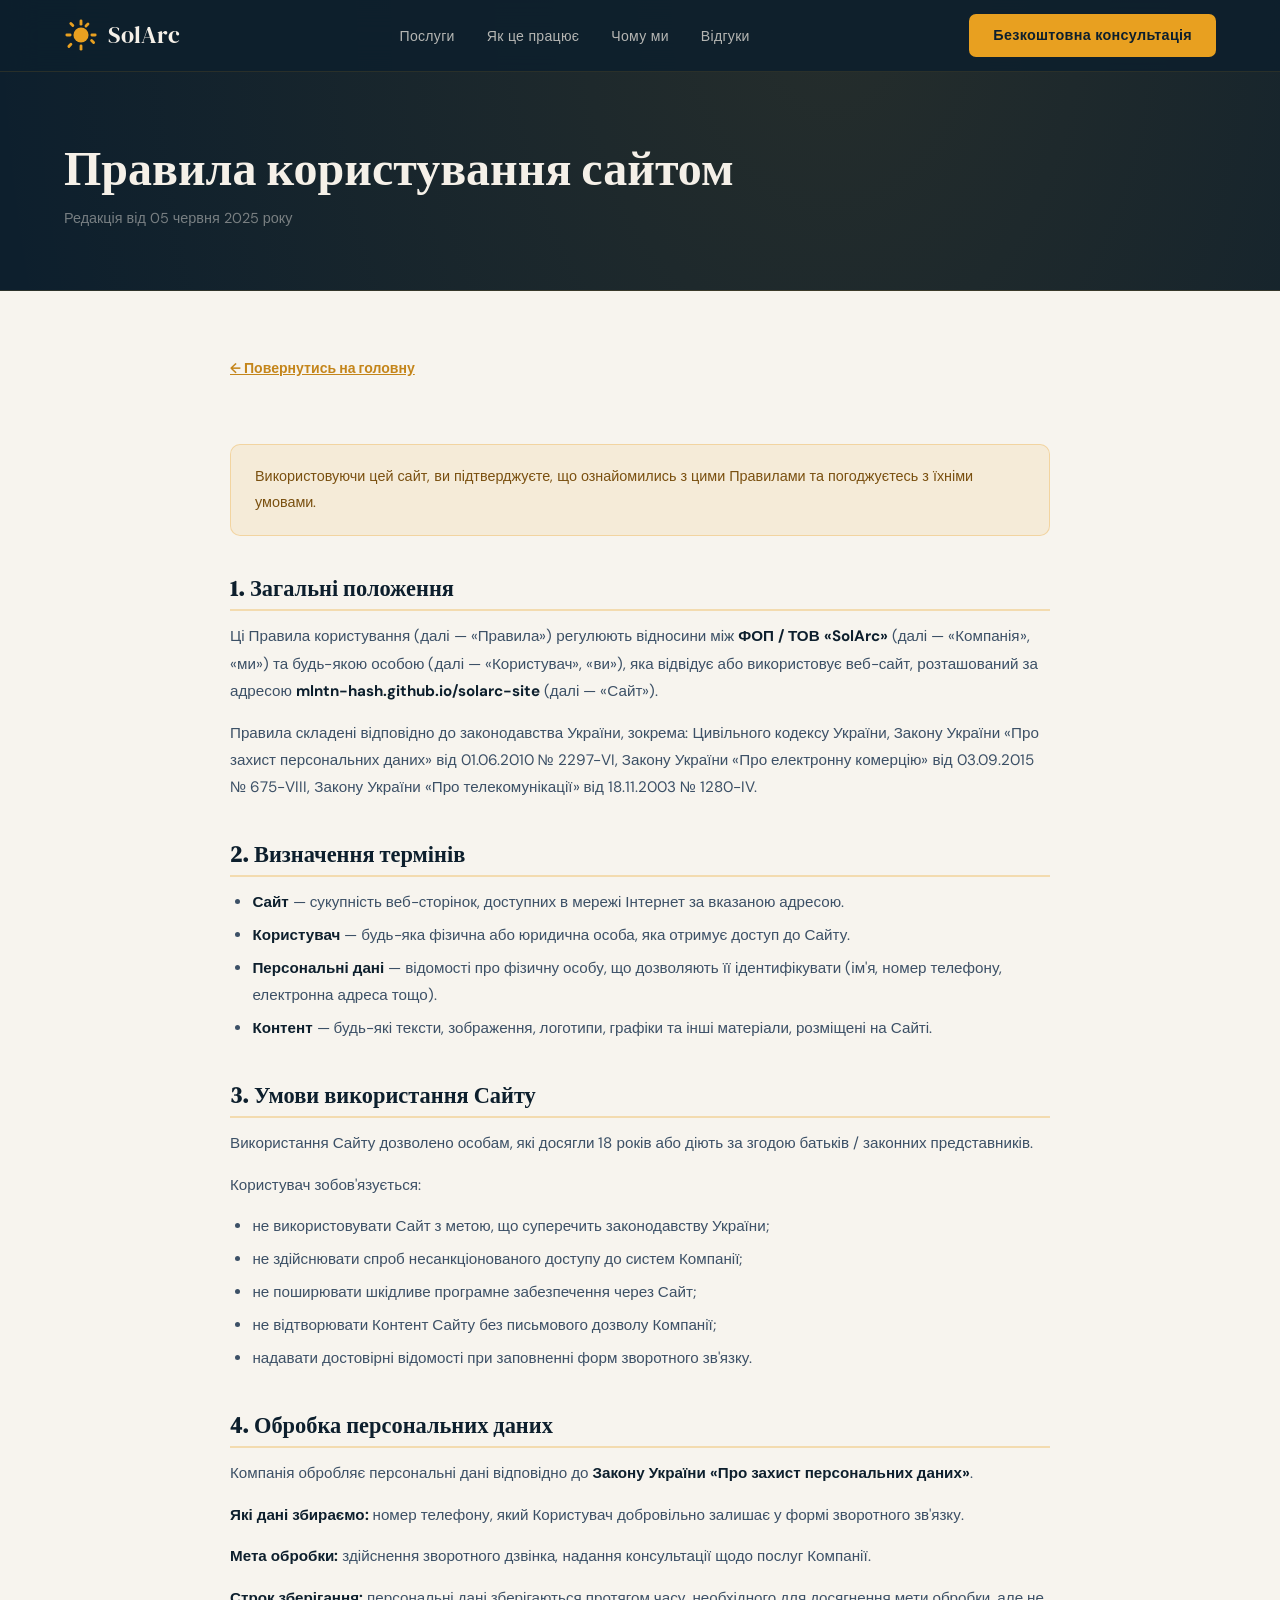
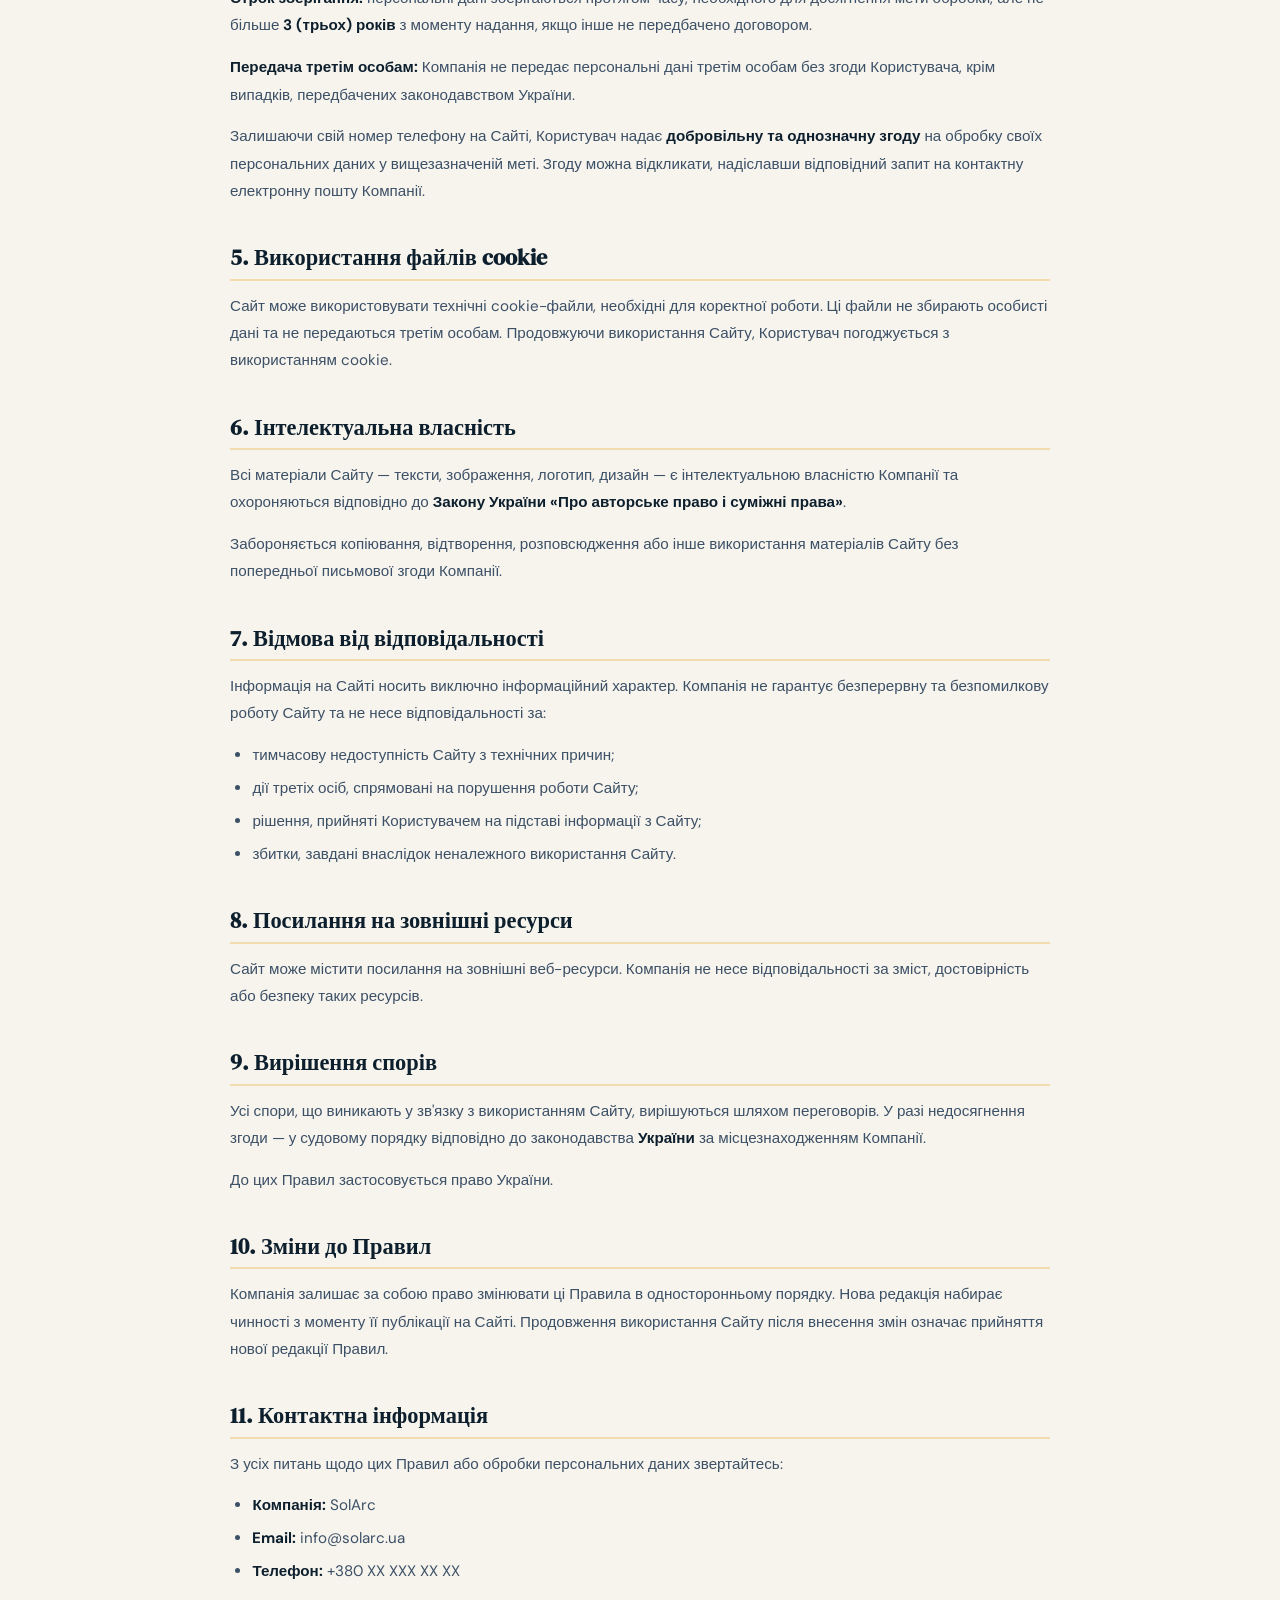
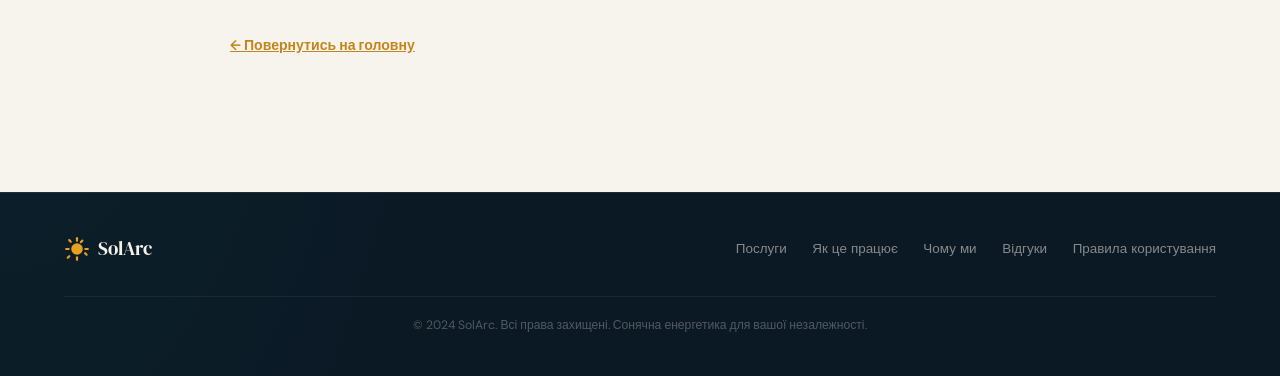
==== terms.html @ 4a982862 "Add Ukrainian Terms of Use page, link in footer" ====
<!DOCTYPE html>
<html lang="uk">
<head>
    <meta charset="UTF-8">
    <meta name="viewport" content="width=device-width, initial-scale=1.0">
    <title>Правила користування — SolArc</title>
    <meta name="description" content="Правила користування сайтом SolArc. Умови використання, обробка персональних даних, відповідальність сторін.">
    <link rel="icon" href="favicon.svg" type="image/svg+xml">
    <link rel="preconnect" href="https://fonts.googleapis.com">
    <link rel="preconnect" href="https://fonts.gstatic.com" crossorigin>
    <link href="https://fonts.googleapis.com/css2?family=DM+Serif+Display:ital@0;1&family=DM+Sans:wght@300;400;500;600;700&display=swap" rel="stylesheet">
    <link rel="stylesheet" href="style.css">
    <style>
        .terms-hero {
            padding: 140px 5% 60px;
            border-bottom: 1px solid rgba(232,160,32,0.14);
        }
        .terms-hero h1 {
            font-size: clamp(2rem, 4vw, 3rem);
            color: #F5F0E8;
            margin-bottom: 0.6rem;
        }
        .terms-hero p {
            font-size: 0.9rem;
            color: rgba(245,240,232,0.45);
        }
        .terms-body {
            padding: 64px 5% 96px;
            background: #F7F4EE;
        }
        .terms-inner {
            max-width: 820px;
            margin: 0 auto;
        }
        .terms-inner h2 {
            font-family: 'DM Serif Display', serif;
            font-size: 1.4rem;
            color: #0D1F2D;
            margin: 2.5rem 0 0.75rem;
            padding-bottom: 0.4rem;
            border-bottom: 2px solid rgba(232,160,32,0.3);
        }
        .terms-inner h2:first-child { margin-top: 0; }
        .terms-inner p {
            font-size: 0.95rem;
            color: #3C5066;
            line-height: 1.8;
            margin-bottom: 0.9rem;
        }
        .terms-inner ul {
            margin: 0.5rem 0 1rem 1.4rem;
        }
        .terms-inner ul li {
            font-size: 0.95rem;
            color: #3C5066;
            line-height: 1.8;
            margin-bottom: 0.35rem;
        }
        .terms-inner strong { color: #0D1F2D; }
        .terms-inner a { color: #C4851A; text-decoration: underline; }
        .terms-back {
            display: inline-flex; align-items: center; gap: 0.5rem;
            font-size: 0.88rem; font-weight: 600; color: #E8A020;
            margin-bottom: 2.5rem;
            transition: gap 0.2s;
        }
        .terms-back:hover { gap: 0.8rem; }
        .notice-box {
            background: rgba(232,160,32,0.1);
            border: 1px solid rgba(232,160,32,0.3);
            border-radius: 10px;
            padding: 1.2rem 1.5rem;
            margin: 1.5rem 0;
        }
        .notice-box p { margin: 0; color: #7a5010; font-size: 0.9rem; }
    </style>
</head>
<body>

<!-- NAV -->
<nav class="nav" id="main-nav">
    <a href="index.html" class="nav-logo">
        <svg class="sun-icon" viewBox="0 0 36 36" fill="none">
            <circle cx="18" cy="18" r="8" fill="#E8A020"/>
            <g class="sun-rays">
                <rect x="16.5" y="1.5" width="3" height="6.5" rx="1.5" fill="#E8A020"/>
                <rect x="16.5" y="28" width="3" height="6.5" rx="1.5" fill="#E8A020"/>
                <rect x="1.5" y="16.5" width="6.5" height="3" rx="1.5" fill="#E8A020"/>
                <rect x="28" y="16.5" width="6.5" height="3" rx="1.5" fill="#E8A020"/>
                <rect x="5.1" y="5.7" width="3" height="6" rx="1.5" fill="#E8A020" transform="rotate(-45 5.1 5.7)"/>
                <rect x="27.1" y="23.8" width="3" height="6" rx="1.5" fill="#E8A020" transform="rotate(-45 27.1 23.8)"/>
                <rect x="25.4" y="4.3" width="3" height="6" rx="1.5" fill="#E8A020" transform="rotate(45 25.4 4.3)"/>
                <rect x="7.3" y="25.8" width="3" height="6" rx="1.5" fill="#E8A020" transform="rotate(45 7.3 25.8)"/>
            </g>
        </svg>
        SolArc
    </a>
    <ul class="nav-links">
        <li><a href="index.html#services">Послуги</a></li>
        <li><a href="index.html#how">Як це працює</a></li>
        <li><a href="index.html#why">Чому ми</a></li>
        <li><a href="index.html#testimonials">Відгуки</a></li>
    </ul>
    <a href="index.html#cta" class="btn btn-amber nav-cta">Безкоштовна консультація</a>
</nav>

<!-- HERO -->
<div class="terms-hero">
    <h1>Правила користування сайтом</h1>
    <p>Редакція від 05 червня 2025 року</p>
</div>

<!-- BODY -->
<div class="terms-body">
    <div class="terms-inner">

        <a href="index.html" class="terms-back">← Повернутись на головну</a>

        <div class="notice-box">
            <p>Використовуючи цей сайт, ви підтверджуєте, що ознайомились з цими Правилами та погоджуєтесь з їхніми умовами.</p>
        </div>

        <h2>1. Загальні положення</h2>
        <p>Ці Правила користування (далі — «Правила») регулюють відносини між <strong>ФОП / ТОВ «SolArc»</strong> (далі — «Компанія», «ми») та будь-якою особою (далі — «Користувач», «ви»), яка відвідує або використовує веб-сайт, розташований за адресою <strong>mlntn-hash.github.io/solarc-site</strong> (далі — «Сайт»).</p>
        <p>Правила складені відповідно до законодавства України, зокрема: Цивільного кодексу України, Закону України «Про захист персональних даних» від 01.06.2010 № 2297-VI, Закону України «Про електронну комерцію» від 03.09.2015 № 675-VIII, Закону України «Про телекомунікації» від 18.11.2003 № 1280-IV.</p>

        <h2>2. Визначення термінів</h2>
        <ul>
            <li><strong>Сайт</strong> — сукупність веб-сторінок, доступних в мережі Інтернет за вказаною адресою.</li>
            <li><strong>Користувач</strong> — будь-яка фізична або юридична особа, яка отримує доступ до Сайту.</li>
            <li><strong>Персональні дані</strong> — відомості про фізичну особу, що дозволяють її ідентифікувати (ім'я, номер телефону, електронна адреса тощо).</li>
            <li><strong>Контент</strong> — будь-які тексти, зображення, логотипи, графіки та інші матеріали, розміщені на Сайті.</li>
        </ul>

        <h2>3. Умови використання Сайту</h2>
        <p>Використання Сайту дозволено особам, які досягли 18 років або діють за згодою батьків / законних представників.</p>
        <p>Користувач зобов'язується:</p>
        <ul>
            <li>не використовувати Сайт з метою, що суперечить законодавству України;</li>
            <li>не здійснювати спроб несанкціонованого доступу до систем Компанії;</li>
            <li>не поширювати шкідливе програмне забезпечення через Сайт;</li>
            <li>не відтворювати Контент Сайту без письмового дозволу Компанії;</li>
            <li>надавати достовірні відомості при заповненні форм зворотного зв'язку.</li>
        </ul>

        <h2>4. Обробка персональних даних</h2>
        <p>Компанія обробляє персональні дані відповідно до <strong>Закону України «Про захист персональних даних»</strong>.</p>
        <p><strong>Які дані збираємо:</strong> номер телефону, який Користувач добровільно залишає у формі зворотного зв'язку.</p>
        <p><strong>Мета обробки:</strong> здійснення зворотного дзвінка, надання консультації щодо послуг Компанії.</p>
        <p><strong>Строк зберігання:</strong> персональні дані зберігаються протягом часу, необхідного для досягнення мети обробки, але не більше <strong>3 (трьох) років</strong> з моменту надання, якщо інше не передбачено договором.</p>
        <p><strong>Передача третім особам:</strong> Компанія не передає персональні дані третім особам без згоди Користувача, крім випадків, передбачених законодавством України.</p>
        <p>Залишаючи свій номер телефону на Сайті, Користувач надає <strong>добровільну та однозначну згоду</strong> на обробку своїх персональних даних у вищезазначеній меті. Згоду можна відкликати, надіславши відповідний запит на контактну електронну пошту Компанії.</p>

        <h2>5. Використання файлів cookie</h2>
        <p>Сайт може використовувати технічні cookie-файли, необхідні для коректної роботи. Ці файли не збирають особисті дані та не передаються третім особам. Продовжуючи використання Сайту, Користувач погоджується з використанням cookie.</p>

        <h2>6. Інтелектуальна власність</h2>
        <p>Всі матеріали Сайту — тексти, зображення, логотип, дизайн — є інтелектуальною власністю Компанії та охороняються відповідно до <strong>Закону України «Про авторське право і суміжні права»</strong>.</p>
        <p>Забороняється копіювання, відтворення, розповсюдження або інше використання матеріалів Сайту без попередньої письмової згоди Компанії.</p>

        <h2>7. Відмова від відповідальності</h2>
        <p>Інформація на Сайті носить виключно інформаційний характер. Компанія не гарантує безперервну та безпомилкову роботу Сайту та не несе відповідальності за:</p>
        <ul>
            <li>тимчасову недоступність Сайту з технічних причин;</li>
            <li>дії третіх осіб, спрямовані на порушення роботи Сайту;</li>
            <li>рішення, прийняті Користувачем на підставі інформації з Сайту;</li>
            <li>збитки, завдані внаслідок неналежного використання Сайту.</li>
        </ul>

        <h2>8. Посилання на зовнішні ресурси</h2>
        <p>Сайт може містити посилання на зовнішні веб-ресурси. Компанія не несе відповідальності за зміст, достовірність або безпеку таких ресурсів.</p>

        <h2>9. Вирішення спорів</h2>
        <p>Усі спори, що виникають у зв'язку з використанням Сайту, вирішуються шляхом переговорів. У разі недосягнення згоди — у судовому порядку відповідно до законодавства <strong>України</strong> за місцезнаходженням Компанії.</p>
        <p>До цих Правил застосовується право України.</p>

        <h2>10. Зміни до Правил</h2>
        <p>Компанія залишає за собою право змінювати ці Правила в односторонньому порядку. Нова редакція набирає чинності з моменту її публікації на Сайті. Продовження використання Сайту після внесення змін означає прийняття нової редакції Правил.</p>

        <h2>11. Контактна інформація</h2>
        <p>З усіх питань щодо цих Правил або обробки персональних даних звертайтесь:</p>
        <ul>
            <li><strong>Компанія:</strong> SolArc</li>
            <li><strong>Email:</strong> info@solarc.ua</li>
            <li><strong>Телефон:</strong> +380 XX XXX XX XX</li>
        </ul>

        <a href="index.html" class="terms-back" style="margin-top:2rem; display:inline-flex;">← Повернутись на головну</a>

    </div>
</div>

<!-- FOOTER -->
<footer>
    <div class="footer-inner">
        <a href="index.html" class="footer-logo">
            <svg width="26" height="26" viewBox="0 0 36 36" fill="none">
                <circle cx="18" cy="18" r="8" fill="#E8A020"/>
                <g style="transform-origin:18px 18px; animation:rotate 20s linear infinite;">
                    <rect x="16.5" y="1.5" width="3" height="6.5" rx="1.5" fill="#E8A020"/>
                    <rect x="16.5" y="28"  width="3" height="6.5" rx="1.5" fill="#E8A020"/>
                    <rect x="1.5"  y="16.5" width="6.5" height="3" rx="1.5" fill="#E8A020"/>
                    <rect x="28"   y="16.5" width="6.5" height="3" rx="1.5" fill="#E8A020"/>
                    <rect x="5.1"  y="5.7"  width="3" height="6" rx="1.5" fill="#E8A020" transform="rotate(-45 5.1 5.7)"/>
                    <rect x="27.1" y="23.8" width="3" height="6" rx="1.5" fill="#E8A020" transform="rotate(-45 27.1 23.8)"/>
                    <rect x="25.4" y="4.3"  width="3" height="6" rx="1.5" fill="#E8A020" transform="rotate(45 25.4 4.3)"/>
                    <rect x="7.3"  y="25.8" width="3" height="6" rx="1.5" fill="#E8A020" transform="rotate(45 7.3 25.8)"/>
                </g>
            </svg>
            SolArc
        </a>
        <nav class="footer-links">
            <a href="index.html#services">Послуги</a>
            <a href="index.html#how">Як це працює</a>
            <a href="index.html#why">Чому ми</a>
            <a href="index.html#testimonials">Відгуки</a>
            <a href="terms.html">Правила користування</a>
        </nav>
        <div class="footer-copy">© 2024 SolArc. Всі права захищені. Сонячна енергетика для вашої незалежності.</div>
    </div>
</footer>

<script>
    window.addEventListener('scroll', () => {
        const nav = document.getElementById('main-nav');
        nav.style.background = window.scrollY > 60
            ? 'rgba(13,31,45,0.97)'
            : 'rgba(13,31,45,0.88)';
    }, { passive: true });
</script>
</body>
</html>
---- style.css ----
/* ===== RESET & BASE ===== */
*, *::before, *::after { box-sizing: border-box; margin: 0; padding: 0; }
html { scroll-behavior: smooth; }
body {
    background-color: #0D1F2D;
    background-image:
        radial-gradient(ellipse 120% 60% at 65% 0%, rgba(232,160,32,0.11) 0%, transparent 55%),
        radial-gradient(ellipse 70% 50% at 0% 85%, rgba(43,181,160,0.07) 0%, transparent 50%),
        radial-gradient(ellipse 50% 40% at 100% 40%, rgba(232,160,32,0.05) 0%, transparent 50%);
    color: #F5F0E8;
    font-family: 'DM Sans', sans-serif;
    overflow-x: hidden;
    line-height: 1.6;
}
h1, h2, h3, h4 { font-family: 'DM Serif Display', serif; line-height: 1.2; }
a { color: inherit; text-decoration: none; }
img { max-width: 100%; }

/* ===== KEYFRAMES ===== */
@keyframes rotate {
    from { transform: rotate(0deg); }
    to   { transform: rotate(360deg); }
}
@keyframes fadeDown {
    from { opacity: 0; transform: translateY(-22px); }
    to   { opacity: 1; transform: translateY(0); }
}
@keyframes fadeUp {
    from { opacity: 0; transform: translateY(32px); }
    to   { opacity: 1; transform: translateY(0); }
}
@keyframes pulse {
    0%, 100% { opacity: 0.5; }
    50%       { opacity: 1; }
}
@keyframes rayPulse {
    0%, 100% { opacity: 0.6; }
    50%       { opacity: 1; }
}

/* ===== NAV ===== */
.nav {
    position: fixed; top: 0; left: 0; right: 0; width: 100%; z-index: 100;
    display: flex; align-items: center; justify-content: space-between;
    padding: 0 5%; height: 72px;
    background: rgba(13, 31, 45, 0.88);
    backdrop-filter: blur(18px);
    -webkit-backdrop-filter: blur(18px);
    border-bottom: 1px solid rgba(232, 160, 32, 0.12);
    animation: fadeDown 0.55s ease both;
}
.nav-logo {
    display: flex; align-items: center; gap: 10px;
    font-family: 'DM Serif Display', serif; font-size: 1.5rem;
}
.sun-icon { width: 34px; height: 34px; }
.sun-rays { transform-origin: 18px 18px; animation: rotate 20s linear infinite; }
.nav-links { display: flex; gap: 2rem; list-style: none; }
.nav-links a {
    font-size: 0.88rem; font-weight: 500; letter-spacing: 0.02em;
    color: rgba(245, 240, 232, 0.72); transition: color 0.25s;
}
.nav-links a:hover { color: #E8A020; }

/* ===== BUTTONS ===== */
.btn {
    display: inline-flex; align-items: center; justify-content: center;
    padding: 0.65rem 1.5rem; border-radius: 7px; border: none; cursor: pointer;
    font-family: 'DM Sans', sans-serif; font-size: 0.9rem; font-weight: 600;
    letter-spacing: 0.02em; transition: transform 0.25s, box-shadow 0.25s, background 0.25s;
}
.btn-amber { background: #E8A020; color: #0D1F2D; }
.btn-amber:hover {
    background: #f5b535; transform: translateY(-2px);
    box-shadow: 0 6px 22px rgba(232, 160, 32, 0.45);
}
.btn-outline {
    background: transparent; color: #F5F0E8;
    border: 1.5px solid rgba(245, 240, 232, 0.36);
}
.btn-outline:hover { border-color: #E8A020; color: #E8A020; transform: translateY(-2px); }
.btn-teal { background: #2BB5A0; color: #0D1F2D; }
.btn-teal:hover {
    background: #34ccb7; transform: translateY(-2px);
    box-shadow: 0 6px 22px rgba(43, 181, 160, 0.35);
}
.btn-lg { padding: 0.9rem 2.2rem; font-size: 1rem; }

/* ===== HERO ===== */
.hero {
    min-height: 100vh; display: flex; align-items: center;
    position: relative; overflow: hidden; padding: 120px 5% 80px;
}
.hero-grid {
    position: absolute; inset: 0;
    background-image:
        linear-gradient(rgba(232,160,32,0.05) 1px, transparent 1px),
        linear-gradient(90deg, rgba(232,160,32,0.05) 1px, transparent 1px);
    background-size: 52px 52px;
    mask-image: radial-gradient(ellipse 90% 90% at 50% 50%, black 0%, transparent 100%);
    -webkit-mask-image: radial-gradient(ellipse 90% 90% at 50% 50%, black 0%, transparent 100%);
}
.hero-glow {
    position: absolute; width: 900px; height: 900px;
    top: 45%; left: 30%; transform: translate(-50%, -50%);
    background: radial-gradient(ellipse, rgba(232,160,32,0.16) 0%, transparent 65%);
    pointer-events: none;
}
.hero-sunrays {
    position: absolute;
    width: 700px; height: 700px;
    right: 12%; top: 50%;
    transform: translateY(-50%);
    background: repeating-conic-gradient(
        from 0deg,
        rgba(232, 160, 32, 0.05) 0deg 9deg,
        transparent 9deg 20deg
    );
    border-radius: 50%;
    animation: rotate 90s linear infinite;
    pointer-events: none;
    z-index: 1;
    mask-image: radial-gradient(ellipse 55% 55% at 50% 50%, black 20%, transparent 70%);
    -webkit-mask-image: radial-gradient(ellipse 55% 55% at 50% 50%, black 20%, transparent 70%);
}
.hero-inner {
    position: relative; z-index: 2;
    display: grid; grid-template-columns: 1fr 1fr;
    gap: 4rem; align-items: center;
    max-width: 1200px; margin: 0 auto; width: 100%;
}
.hero-content { display: flex; flex-direction: column; gap: 1.6rem; }
.hero-badge {
    display: inline-flex; align-items: center; gap: 0.5rem;
    padding: 0.4rem 1rem; border-radius: 50px;
    background: rgba(232,160,32,0.12); border: 1px solid rgba(232,160,32,0.32);
    font-size: 0.79rem; font-weight: 600; color: #E8A020;
    width: fit-content; letter-spacing: 0.04em;
    animation: fadeUp 0.6s ease 0.15s both;
}
.hero-badge-dot {
    width: 6px; height: 6px; border-radius: 50%;
    background: #E8A020; animation: pulse 2s ease infinite;
}
.hero h1 {
    font-size: clamp(2.4rem, 5vw, 3.8rem);
    animation: fadeUp 0.6s ease 0.35s both;
}
.hero h1 em { font-style: italic; color: #E8A020; }
.hero-sub {
    font-size: 1.05rem; color: rgba(245,240,232,0.72);
    max-width: 470px; line-height: 1.75;
    animation: fadeUp 0.6s ease 0.55s both;
}
.hero-buttons {
    display: flex; gap: 1rem; flex-wrap: wrap;
    animation: fadeUp 0.6s ease 0.75s both;
}
.hero-illus {
    display: flex; justify-content: center; align-items: center;
    animation: fadeUp 0.8s ease 0.5s both;
    position: relative; z-index: 2;
}
.hero-svg { width: 100%; max-width: 480px; height: auto; }

/* ===== STATS ===== */
.stats {
    background: rgba(232,160,32,0.07);
    border-top: 1px solid rgba(232,160,32,0.2);
    border-bottom: 1px solid rgba(232,160,32,0.2);
    padding: 2rem 5%;
}
.stats-inner {
    display: grid; grid-template-columns: repeat(3, 1fr);
    max-width: 1200px; margin: 0 auto; text-align: center;
}
.stat-item {
    padding: 1.2rem;
    border-right: 1px solid rgba(245,240,232,0.1);
}
.stat-item:last-child { border-right: none; }
.stat-num {
    font-family: 'DM Serif Display', serif; font-size: 2.4rem;
    color: #E8A020; line-height: 1;
}
.stat-lbl {
    font-size: 0.82rem; color: rgba(245,240,232,0.6);
    margin-top: 0.35rem; font-weight: 500;
}

/* ===== SECTION BASE ===== */
.section { padding: 96px 5%; }
.section-inner { max-width: 1200px; margin: 0 auto; }
.section-label {
    display: inline-block; font-size: 0.75rem; font-weight: 700;
    letter-spacing: 0.14em; text-transform: uppercase;
    color: #E8A020; margin-bottom: 0.7rem;
}
.section-title {
    font-size: clamp(1.9rem, 3.2vw, 2.7rem);
    color: #F5F0E8; margin-bottom: 0.9rem;
}
.section-sub {
    font-size: 1rem; color: rgba(245,240,232,0.62);
    max-width: 520px; line-height: 1.75; margin-bottom: 3.5rem;
}

/* ===== LIGHT SECTION ===== */
.section--light {
    background: #F7F4EE;
}
.section--light .section-title { color: #0D1F2D; }
.section--light .section-sub   { color: #4A6070; }
.section--light .section-label { color: #C4851A; }

.section--light .svc-card {
    background: #FFFFFF;
    border-color: #E2DDD5;
    box-shadow: 0 2px 16px rgba(13,31,45,0.07);
}
.section--light .svc-card:hover {
    box-shadow: 0 10px 36px rgba(13,31,45,0.13);
    border-color: rgba(200,133,26,0.35);
}
.section--light .svc-card h3 { color: #0D1F2D; }
.section--light .svc-card p  { color: #4A6070; }
.section--light .svc-icon    { background: rgba(232,160,32,0.12); }

.section--light .ben-card {
    background: #FFFFFF;
    border-color: #E2DDD5;
    border-left-color: #E8A020;
    box-shadow: 0 2px 12px rgba(13,31,45,0.07);
}
.section--light .ben-card h4 { color: #0D1F2D; }
.section--light .ben-card p  { color: #4A6070; }

.section--light .chart-box {
    background: #FFFFFF;
    border-color: #E2DDD5;
    box-shadow: 0 4px 24px rgba(13,31,45,0.1);
}
.section--light .chart-hd { color: #0D1F2D; }
.section--light .chart-sd { color: #6B7F8E; }
.section--light .leg       { color: #4A6070; }
.section--light .chart-box svg text { fill: rgba(13,31,45,0.45); }

.section--light .why-grid .section-title { color: #0D1F2D; }

/* ===== SERVICES ===== */
.services-grid {
    display: grid; grid-template-columns: repeat(3, 1fr); gap: 1.4rem;
}
.svc-card {
    background: rgba(255,255,255,0.042);
    border: 1px solid rgba(255,255,255,0.09);
    border-radius: 14px; padding: 2rem; position: relative; overflow: hidden;
    transition: transform 0.3s, box-shadow 0.3s, border-color 0.3s;
}
.svc-card::before {
    content: ''; position: absolute; top: 0; left: 0; right: 0; height: 3px;
    background: linear-gradient(90deg, #E8A020, #2BB5A0);
    transform: scaleX(0); transform-origin: left;
    transition: transform 0.4s cubic-bezier(0.4,0,0.2,1);
}
.svc-card:hover {
    transform: translateY(-4px);
    box-shadow: 0 14px 44px rgba(0,0,0,0.28);
    border-color: rgba(232,160,32,0.28);
}
.svc-card:hover::before { transform: scaleX(1); }
.svc-icon {
    width: 50px; height: 50px; border-radius: 11px;
    background: rgba(232,160,32,0.12);
    display: flex; align-items: center; justify-content: center;
    font-size: 1.4rem; margin-bottom: 1.2rem;
}
.svc-card h3 { font-size: 1.08rem; color: #F5F0E8; margin-bottom: 0.55rem; }
.svc-card p { font-size: 0.86rem; color: rgba(245,240,232,0.56); line-height: 1.65; }
.svc-tag {
    display: inline-block; margin-top: 1rem;
    padding: 0.22rem 0.7rem;
    background: rgba(43,181,160,0.12); border: 1px solid rgba(43,181,160,0.28);
    border-radius: 4px; font-size: 0.73rem; font-weight: 700;
    color: #2BB5A0; letter-spacing: 0.04em;
}

/* ===== HOW IT WORKS ===== */
.how {
    background: #0e2538;
    border-top: 1px solid rgba(232,160,32,0.14);
    border-bottom: 1px solid rgba(232,160,32,0.14);
    position: relative;
    overflow: hidden;
}
.how::before {
    content: '';
    position: absolute; inset: 0;
    background: radial-gradient(ellipse 80% 60% at 50% 0%, rgba(232,160,32,0.08) 0%, transparent 60%);
    pointer-events: none;
}
.steps-wrap {
    display: grid; grid-template-columns: repeat(4, 1fr);
    position: relative;
}
.step {
    padding: 2rem 1.8rem 2.5rem; text-align: center; position: relative;
}
.step:not(:last-child)::after {
    content: '→'; position: absolute;
    right: -0.6rem; top: 5.8rem;
    font-size: 1.4rem; color: rgba(232,160,32,0.5); z-index: 1;
}
.step-num {
    font-family: 'DM Serif Display', serif; font-size: 5.5rem;
    color: rgba(255,255,255,0.22); line-height: 1;
    position: absolute; top: 0.5rem; left: 50%;
    transform: translateX(-50%);
    pointer-events: none; user-select: none; white-space: nowrap;
}
.step-ico {
    width: 68px; height: 68px; border-radius: 50%;
    background: linear-gradient(135deg, rgba(232,160,32,0.22) 0%, rgba(232,160,32,0.1) 100%);
    border: 1.5px solid rgba(232,160,32,0.55);
    box-shadow: 0 0 18px rgba(232,160,32,0.18), inset 0 1px 0 rgba(255,255,255,0.08);
    display: flex; align-items: center; justify-content: center;
    font-size: 1.7rem; margin: 4rem auto 1.3rem;
    position: relative; z-index: 1;
}
.step h3 { font-size: 1rem; color: #F5F0E8; margin-bottom: 0.45rem; position: relative; z-index: 1; font-weight: 600; }
.step p { font-size: 0.82rem; color: rgba(245,240,232,0.62); line-height: 1.6; position: relative; z-index: 1; }

/* ===== WHY US ===== */
.why-grid {
    display: grid; grid-template-columns: 1fr 1fr; gap: 4rem; align-items: center;
}
.benefits { display: flex; flex-direction: column; gap: 1.1rem; }
.ben-card {
    background: rgba(255,255,255,0.038);
    border: 1px solid rgba(255,255,255,0.07);
    border-left: 3px solid #E8A020;
    border-radius: 0 12px 12px 0; padding: 1.4rem 1.6rem;
    display: flex; gap: 1rem; align-items: flex-start;
    transition: transform 0.22s, border-left-color 0.22s;
}
.ben-card:hover { transform: translateX(5px); border-left-color: #2BB5A0; }
.ben-ico { font-size: 1.55rem; flex-shrink: 0; margin-top: 0.05rem; }
.ben-card h4 { font-size: 0.98rem; color: #F5F0E8; margin-bottom: 0.28rem; }
.ben-card p { font-size: 0.82rem; color: rgba(245,240,232,0.56); line-height: 1.55; }
.chart-box {
    background: rgba(255,255,255,0.038);
    border: 1px solid rgba(255,255,255,0.08);
    border-radius: 16px; padding: 2rem;
}
.chart-hd { font-size: 1rem; font-weight: 600; color: #F5F0E8; margin-bottom: 0.2rem; }
.chart-sd { font-size: 0.76rem; color: rgba(245,240,232,0.46); margin-bottom: 1.2rem; }
.chart-legend { display: flex; gap: 1.5rem; margin-bottom: 1rem; }
.leg { display: flex; align-items: center; gap: 0.4rem; font-size: 0.76rem; color: rgba(245,240,232,0.62); }
.leg-dot { width: 10px; height: 10px; border-radius: 2px; }

/* ===== TESTIMONIALS ===== */
.testi-grid {
    display: grid; grid-template-columns: repeat(3, 1fr); gap: 1.4rem;
}
.testi-card {
    background: rgba(255,255,255,0.038);
    border: 1px solid rgba(255,255,255,0.08);
    border-radius: 14px; padding: 2rem;
    display: flex; flex-direction: column; gap: 1rem;
    transition: transform 0.28s, border-color 0.28s;
}
.testi-card:hover { transform: translateY(-4px); border-color: rgba(232,160,32,0.25); }
.stars { color: #E8A020; font-size: 1rem; letter-spacing: 0.08em; }
.testi-quote {
    font-size: 0.93rem; color: rgba(245,240,232,0.82);
    line-height: 1.72; flex: 1;
}
.testi-quote::before {
    content: '"'; font-family: 'DM Serif Display', serif;
    font-size: 2rem; color: #E8A020; line-height: 0;
    vertical-align: -0.5rem; margin-right: 0.15rem;
}
.testi-author { display: flex; align-items: center; gap: 0.8rem; }
.avatar {
    width: 44px; height: 44px; border-radius: 50%; flex-shrink: 0;
    background: linear-gradient(135deg, #E8A020 0%, #2BB5A0 100%);
    display: flex; align-items: center; justify-content: center;
    font-family: 'DM Serif Display', serif; font-size: 0.88rem;
    font-weight: bold; color: #0D1F2D;
}
.author-name { font-size: 0.9rem; font-weight: 600; color: #F5F0E8; }
.author-city { font-size: 0.76rem; color: rgba(245,240,232,0.46); }

/* ===== CTA ===== */
.cta-sec {
    background: #F7F4EE;
    border-top: 1px solid #E2DDD5;
    border-bottom: 1px solid #E2DDD5;
    text-align: center;
    position: relative; overflow: hidden;
}
.cta-sec::before {
    content: '';
    position: absolute; inset: 0;
    background: radial-gradient(ellipse 60% 80% at 50% 50%, rgba(232,160,32,0.08) 0%, transparent 70%);
    pointer-events: none;
}
.cta-sec .section-inner { position: relative; z-index: 1; }
.cta-sec .section-label { color: #C4851A; }
.cta-sec .section-title { color: #0D1F2D; }
.cta-sec .section-sub   { color: #4A6070; }
.cta-sec .section-title { max-width: 600px; margin: 0 auto 0.9rem; }
.cta-sec .section-sub { max-width: 460px; margin: 0 auto 2.5rem; }
.cta-form {
    display: flex; gap: 0.75rem; max-width: 440px;
    margin: 0 auto; justify-content: center; flex-wrap: wrap;
}
.phone-inp {
    flex: 1; min-width: 210px;
    padding: 0.88rem 1.2rem;
    background: #FFFFFF;
    border: 1.5px solid #D0C8BC;
    border-radius: 8px; color: #0D1F2D;
    font-family: 'DM Sans', sans-serif; font-size: 0.94rem;
    outline: none; transition: border-color 0.28s, background 0.28s;
    box-shadow: 0 1px 4px rgba(13,31,45,0.07);
}
.phone-inp::placeholder { color: rgba(13,31,45,0.38); }
.phone-inp:focus { border-color: #E8A020; background: #FFFDF8; }
.phone-inp.ok { border-color: #2BB5A0; background: rgba(43,181,160,0.05); }
.success-msg {
    display: none; margin-top: 1.1rem;
    padding: 0.75rem 1.5rem;
    background: rgba(43,181,160,0.1); border: 1px solid rgba(43,181,160,0.3);
    border-radius: 8px; color: #2BB5A0; font-size: 0.9rem; font-weight: 500;
}

/* ===== FOOTER ===== */
footer {
    padding: 2.5rem 5%;
    border-top: 1px solid rgba(255,255,255,0.08);
    background: rgba(0,0,0,0.18);
}
.footer-inner {
    max-width: 1200px; margin: 0 auto;
    display: flex; justify-content: space-between; align-items: center;
    gap: 1.5rem; flex-wrap: wrap;
}
.footer-logo {
    display: flex; align-items: center; gap: 8px;
    font-family: 'DM Serif Display', serif; font-size: 1.2rem;
}
.footer-links { display: flex; gap: 1.6rem; flex-wrap: wrap; }
.footer-links a { font-size: 0.84rem; color: rgba(245,240,232,0.52); transition: color 0.25s; }
.footer-links a:hover { color: #E8A020; }
.footer-copy {
    width: 100%; text-align: center;
    font-size: 0.76rem; color: rgba(245,240,232,0.3);
    padding-top: 1.2rem; margin-top: 0.5rem;
    border-top: 1px solid rgba(255,255,255,0.06);
}

/* ===== RESPONSIVE ===== */
@media (max-width: 768px) {
    .nav-links, .nav-cta { display: none; }
    .hero { padding: 96px 5% 56px; }
    .hero-inner { grid-template-columns: 1fr; gap: 2rem; }
    .hero-illus { display: none; }
    .hero-sunrays { display: none; }
    .stats-inner { grid-template-columns: repeat(2, 1fr); }
    .stat-item:nth-child(2) { border-right: none; }
    .stat-item:nth-child(3) { border-top: 1px solid rgba(245,240,232,0.07); }
    .services-grid { grid-template-columns: 1fr; }
    .steps-wrap { grid-template-columns: 1fr; }
    .step:not(:last-child)::after { content: '↓'; right: 50%; top: auto; bottom: -1rem; transform: translateX(50%); }
    .why-grid { grid-template-columns: 1fr; gap: 2rem; }
    .testi-grid { grid-template-columns: 1fr; }
    .footer-inner { flex-direction: column; text-align: center; }
    .footer-links { justify-content: center; }
}
@media (min-width: 769px) and (max-width: 1024px) {
    .services-grid { grid-template-columns: repeat(2, 1fr); }
    .steps-wrap { grid-template-columns: repeat(2, 1fr); }
    .step:nth-child(2):not(:last-child)::after { display: none; }
}
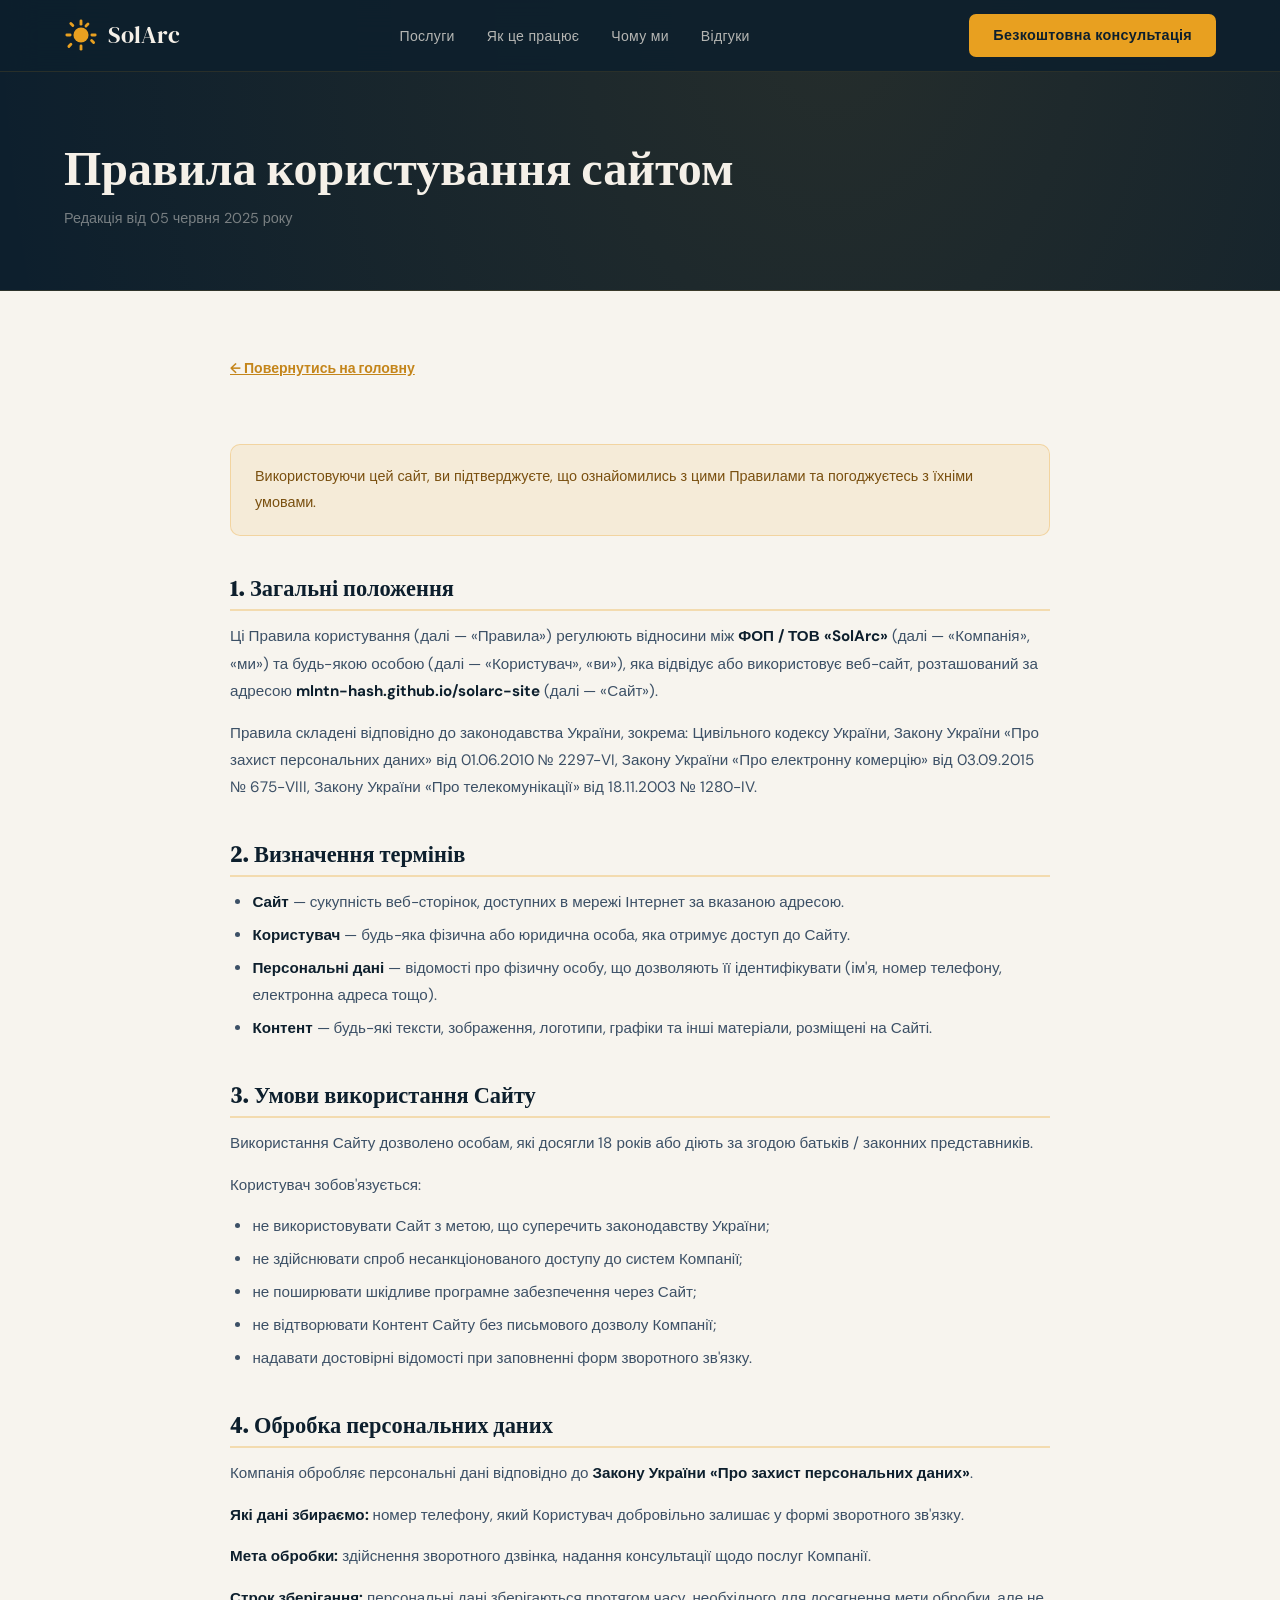
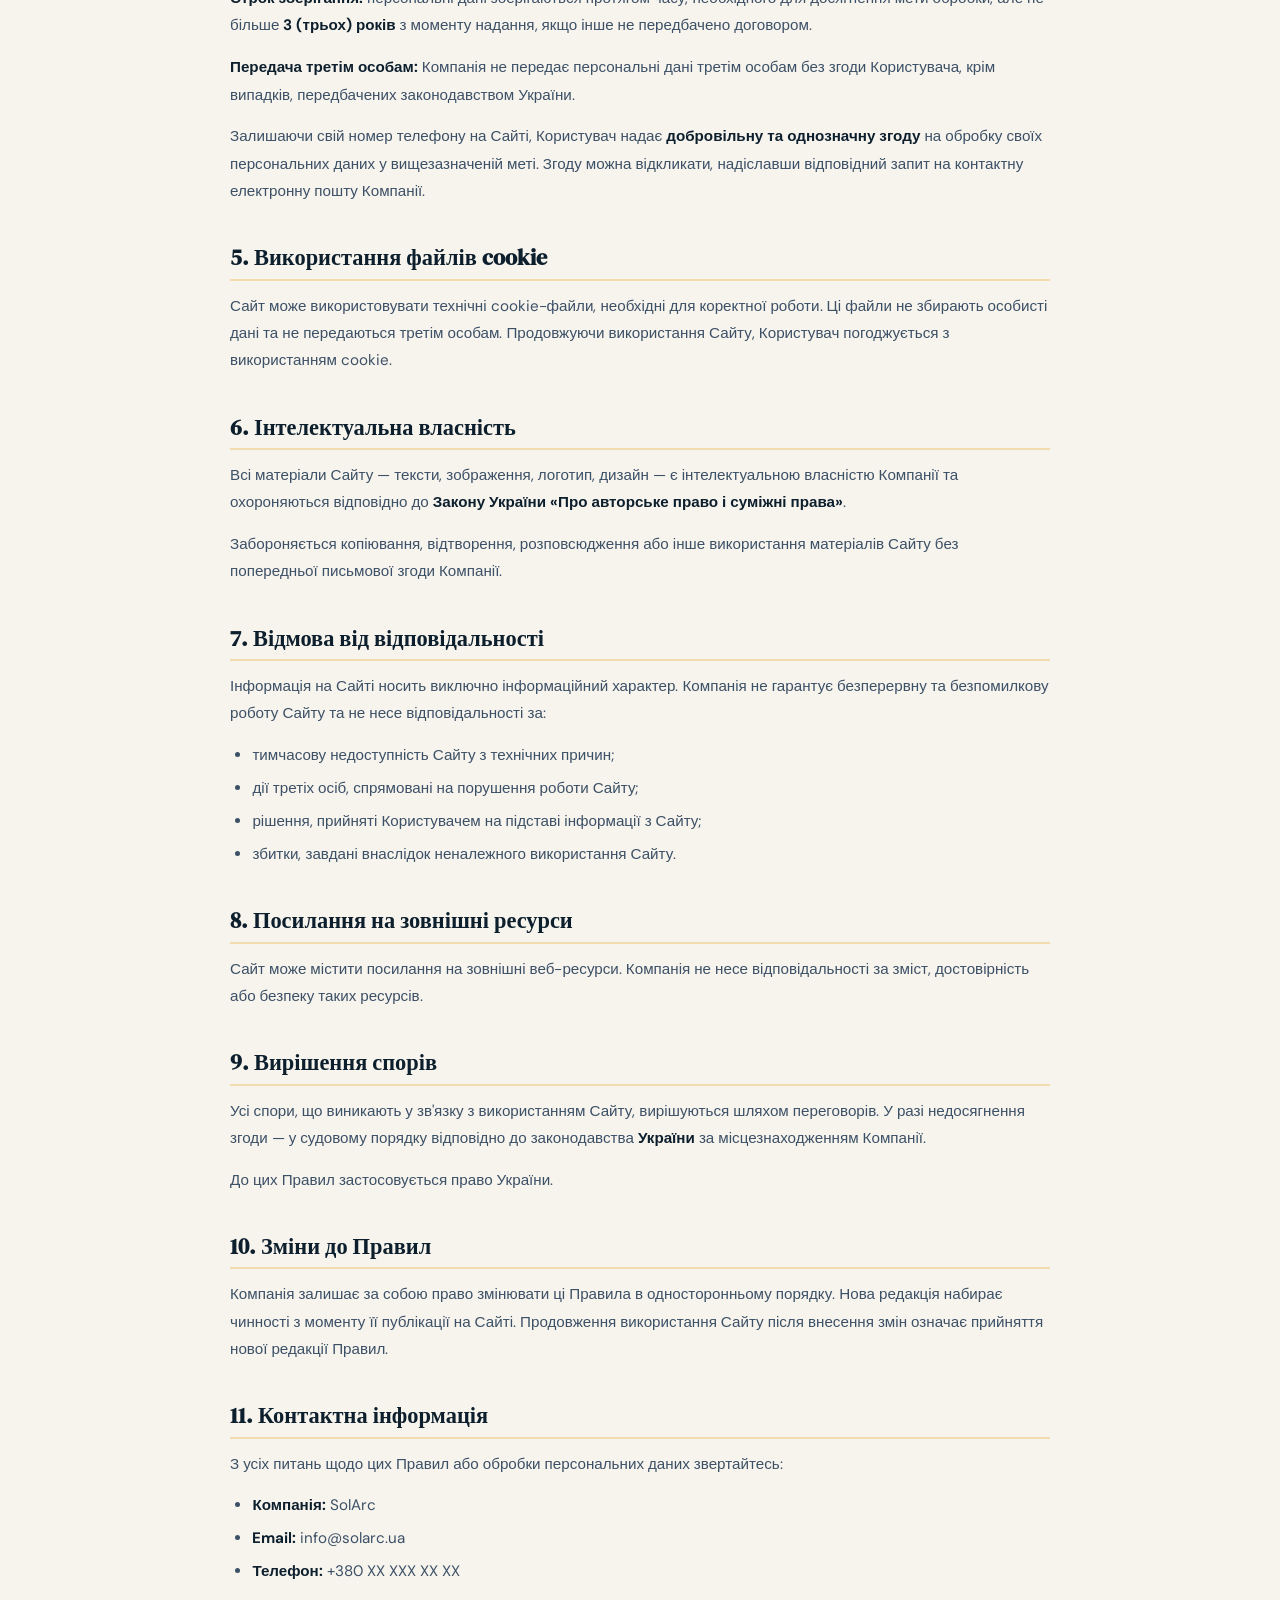
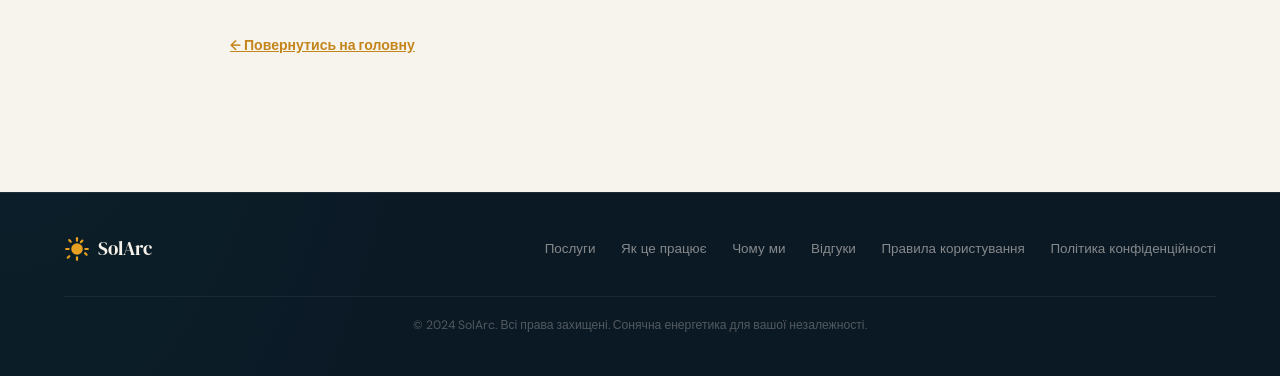
==== commit e5359c73: "Add Privacy Policy page, link in all footers" ====
--- a/terms.html
+++ b/terms.html
@@ -215,6 +215,7 @@
             <a href="index.html#why">Чому ми</a>
             <a href="index.html#testimonials">Відгуки</a>
             <a href="terms.html">Правила користування</a>
+            <a href="privacy.html">Політика конфіденційності</a>
         </nav>
         <div class="footer-copy">© 2024 SolArc. Всі права захищені. Сонячна енергетика для вашої незалежності.</div>
     </div>
